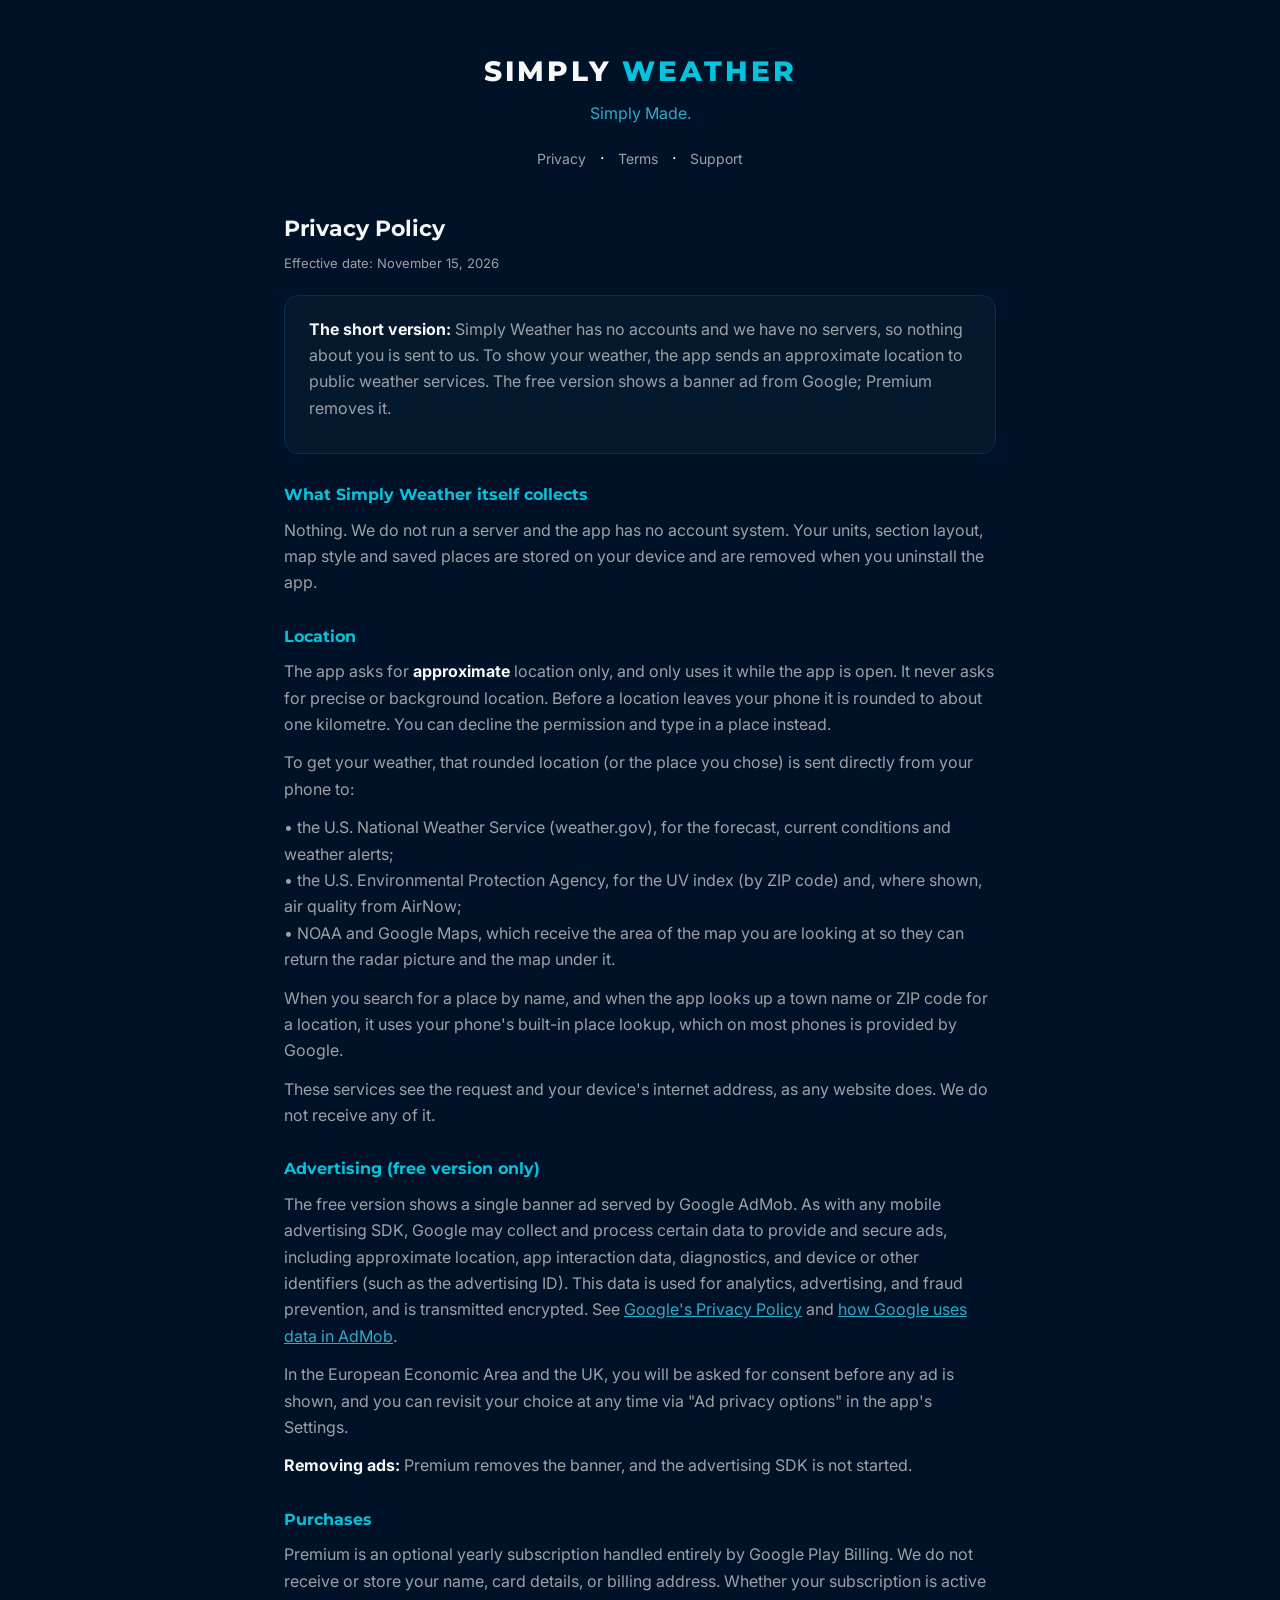
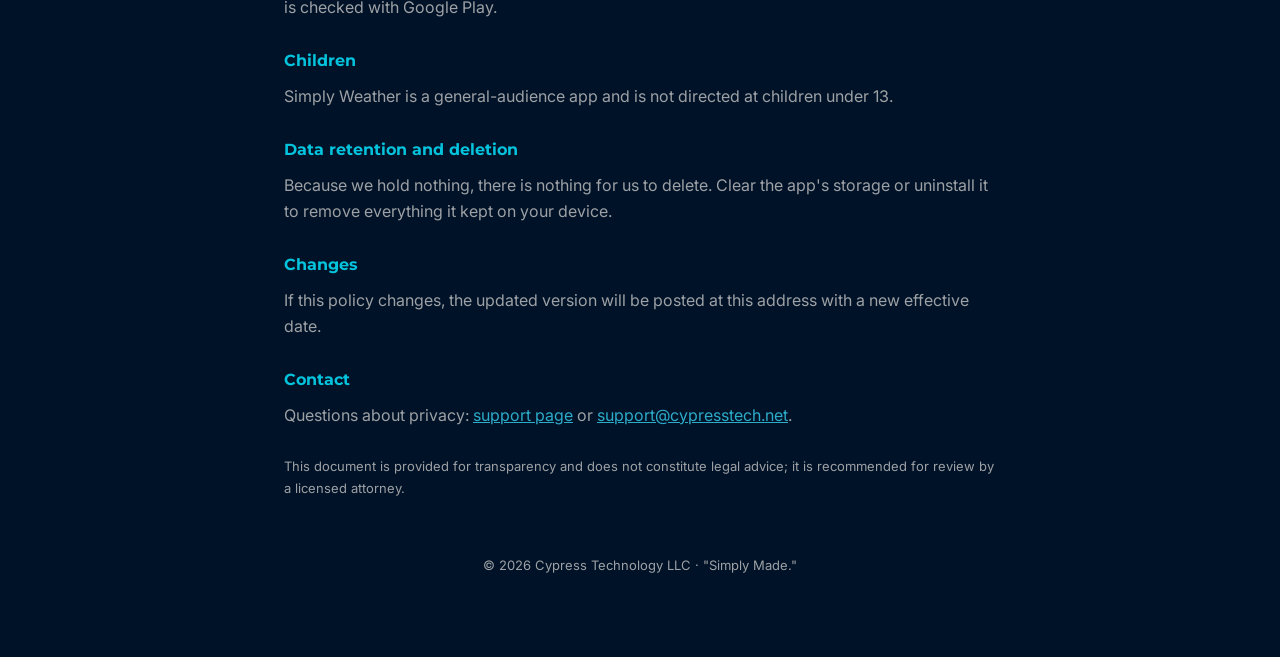
==== privacy.html @ aa4529c7 "Simply Weather legal pages" ====
<!DOCTYPE html>
<html lang="en">
<head>
<meta charset="utf-8">
<meta name="viewport" content="width=device-width, initial-scale=1">
<title>Privacy Policy — Simply Weather</title>
<link href="https://fonts.googleapis.com/css2?family=Montserrat:wght@700;800&family=Inter:wght@400;500&display=swap" rel="stylesheet">
<link rel="stylesheet" href="style.css">
</head>
<body>
<div class="wrap">
<header>
  <div class="wordmark">SIMPLY <span class="accent">WEATHER</span></div>
  <div class="tagline">Simply Made.</div>
  <nav><a href="privacy.html">Privacy</a> · <a href="terms.html">Terms</a> · <a href="support.html">Support</a></nav>
</header>

<h1>Privacy Policy</h1>
<p class="date">Effective date: November 15, 2026</p>

<div class="card">
<p><strong style="color:var(--cloud)">The short version:</strong> Simply Weather has no accounts and we have no servers, so nothing about you is sent to us. To show your weather, the app sends an approximate location to public weather services. The free version shows a banner ad from Google; Premium removes it.</p>
</div>

<h2>What Simply Weather itself collects</h2>
<p>Nothing. We do not run a server and the app has no account system. Your units, section layout, map style and saved places are stored on your device and are removed when you uninstall the app.</p>

<h2>Location</h2>
<p>The app asks for <strong style="color:var(--cloud)">approximate</strong> location only, and only uses it while the app is open. It never asks for precise or background location. Before a location leaves your phone it is rounded to about one kilometre. You can decline the permission and type in a place instead.</p>
<p>To get your weather, that rounded location (or the place you chose) is sent directly from your phone to:</p>
<p>• the U.S. National Weather Service (weather.gov), for the forecast, current conditions and weather alerts;<br>
• the U.S. Environmental Protection Agency, for the UV index (by ZIP code) and, where shown, air quality from AirNow;<br>
• NOAA and Google Maps, which receive the area of the map you are looking at so they can return the radar picture and the map under it.</p>
<p>When you search for a place by name, and when the app looks up a town name or ZIP code for a location, it uses your phone's built-in place lookup, which on most phones is provided by Google.</p>
<p>These services see the request and your device's internet address, as any website does. We do not receive any of it.</p>

<h2>Advertising (free version only)</h2>
<p>The free version shows a single banner ad served by Google AdMob. As with any mobile advertising SDK, Google may collect and process certain data to provide and secure ads, including approximate location, app interaction data, diagnostics, and device or other identifiers (such as the advertising ID). This data is used for analytics, advertising, and fraud prevention, and is transmitted encrypted. See <a href="https://policies.google.com/privacy">Google's Privacy Policy</a> and <a href="https://support.google.com/admob/answer/6128543">how Google uses data in AdMob</a>.</p>
<p>In the European Economic Area and the UK, you will be asked for consent before any ad is shown, and you can revisit your choice at any time via "Ad privacy options" in the app's Settings.</p>
<p><strong style="color:var(--cloud)">Removing ads:</strong> Premium removes the banner, and the advertising SDK is not started.</p>

<h2>Purchases</h2>
<p>Premium is an optional yearly subscription handled entirely by Google Play Billing. We do not receive or store your name, card details, or billing address. Whether your subscription is active is checked with Google Play.</p>

<h2>Children</h2>
<p>Simply Weather is a general-audience app and is not directed at children under 13.</p>

<h2>Data retention and deletion</h2>
<p>Because we hold nothing, there is nothing for us to delete. Clear the app's storage or uninstall it to remove everything it kept on your device.</p>

<h2>Changes</h2>
<p>If this policy changes, the updated version will be posted at this address with a new effective date.</p>

<h2>Contact</h2>
<p>Questions about privacy: <a href="support.html">support page</a> or <a href="mailto:support@cypresstech.net">support@cypresstech.net</a>.</p>
<p class="date" style="margin-top:28px">This document is provided for transparency and does not constitute legal advice; it is recommended for review by a licensed attorney.</p>

<footer>© 2026 Cypress Technology LLC · "Simply Made."</footer>
</div>
</body>
</html>
---- style.css ----
:root{--ink:#001227;--abyss:#04182E;--deep:#052F4C;--cyan:#2DACCA;--electric:#03C3DD;--cloud:#F7F7F7;--mist:#9DA1A5}
*{box-sizing:border-box;margin:0;padding:0}
body{background:var(--ink);color:var(--cloud);font-family:'Inter',system-ui,sans-serif;line-height:1.65}
.wrap{max-width:760px;margin:0 auto;padding:48px 24px 80px}
header{text-align:center;margin-bottom:40px}
.wordmark{font-family:'Montserrat',sans-serif;font-weight:800;font-size:28px;letter-spacing:3px}
.wordmark .accent{color:var(--electric)}
.tagline{color:var(--cyan);margin-top:6px}
nav{margin-top:18px}
nav a{color:var(--mist);text-decoration:none;margin:0 10px;font-size:14px}
nav a:hover{color:var(--electric)}
h1{font-family:'Montserrat',sans-serif;font-size:22px;margin:32px 0 6px;color:var(--cloud)}
h2{font-family:'Montserrat',sans-serif;font-size:16px;margin:28px 0 8px;color:var(--electric)}
p,li{color:var(--mist);margin-bottom:12px}
ul{padding-left:22px}
.card{background:var(--abyss);border:1px solid var(--deep);border-radius:14px;padding:20px 24px;margin:20px 0}
.date{font-size:13px;color:var(--mist)}
a{color:var(--cyan)}
footer{margin-top:56px;text-align:center;color:var(--mist);font-size:13px}
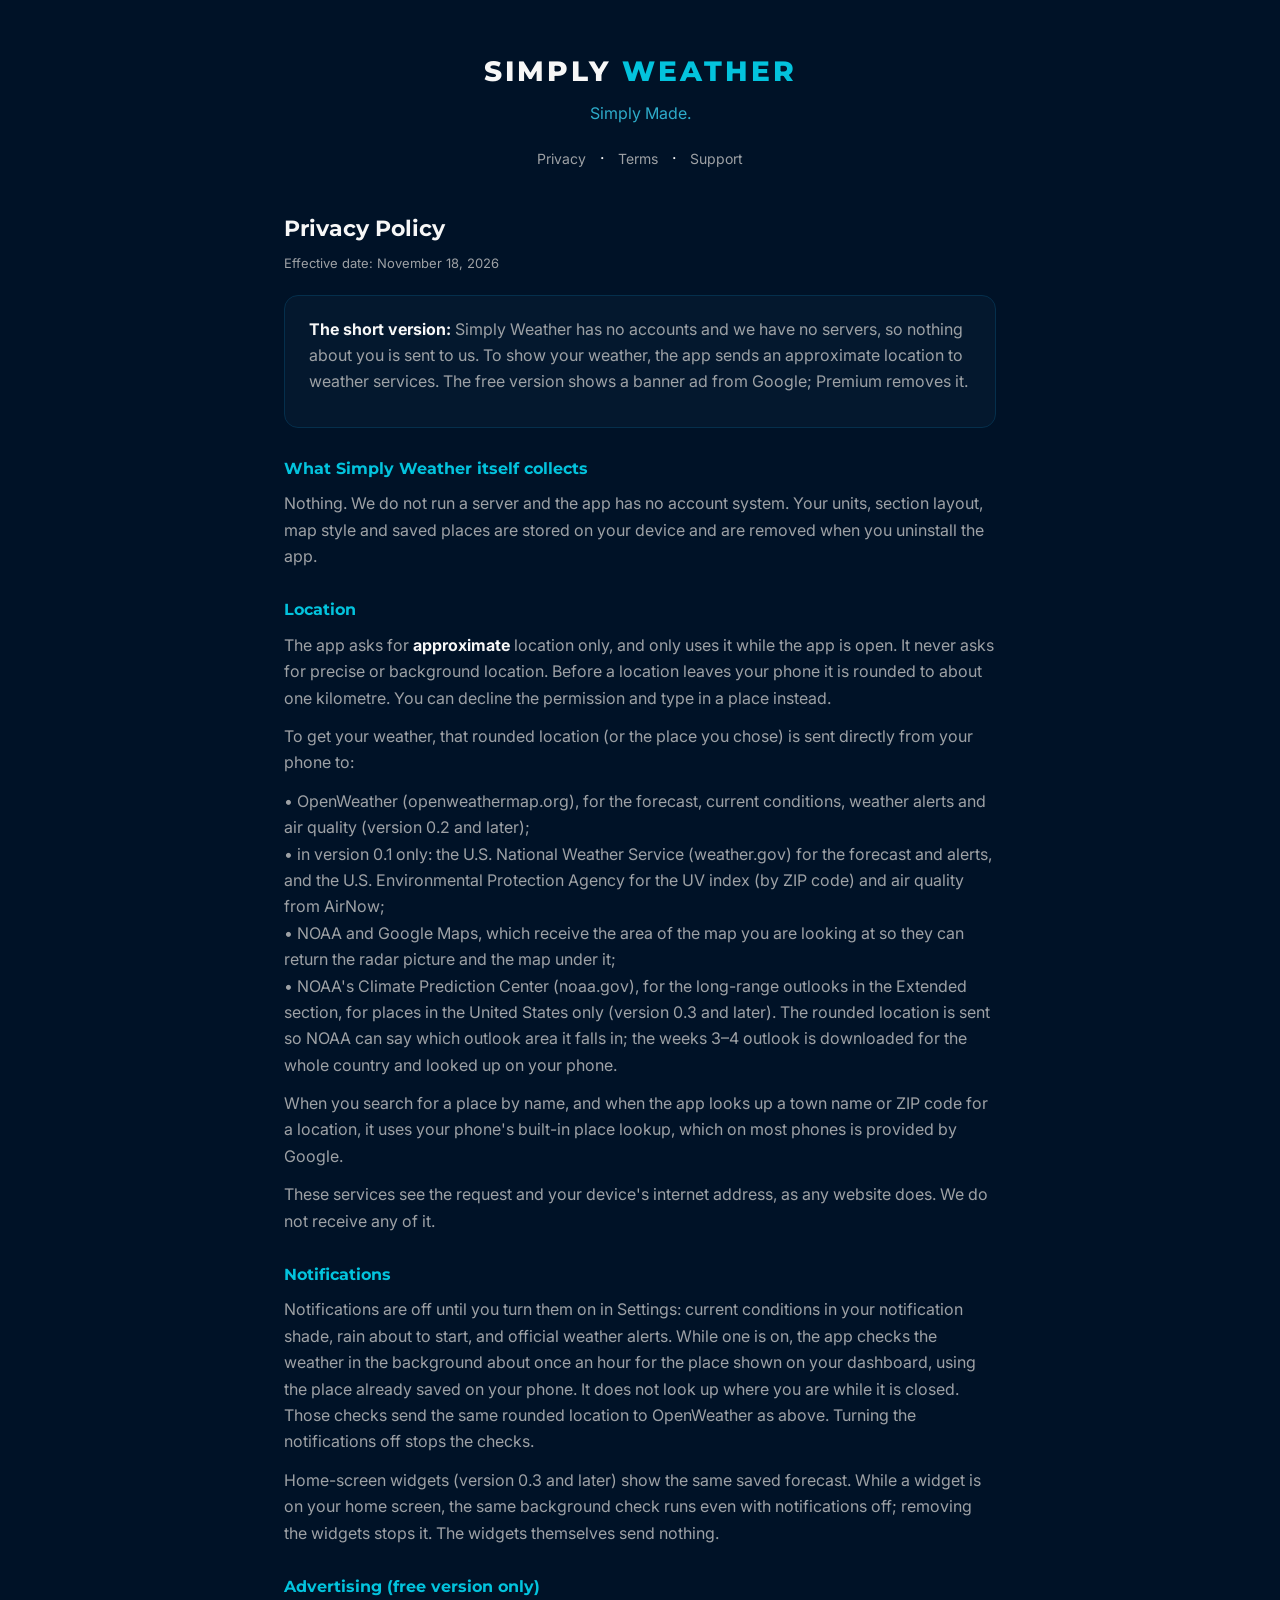
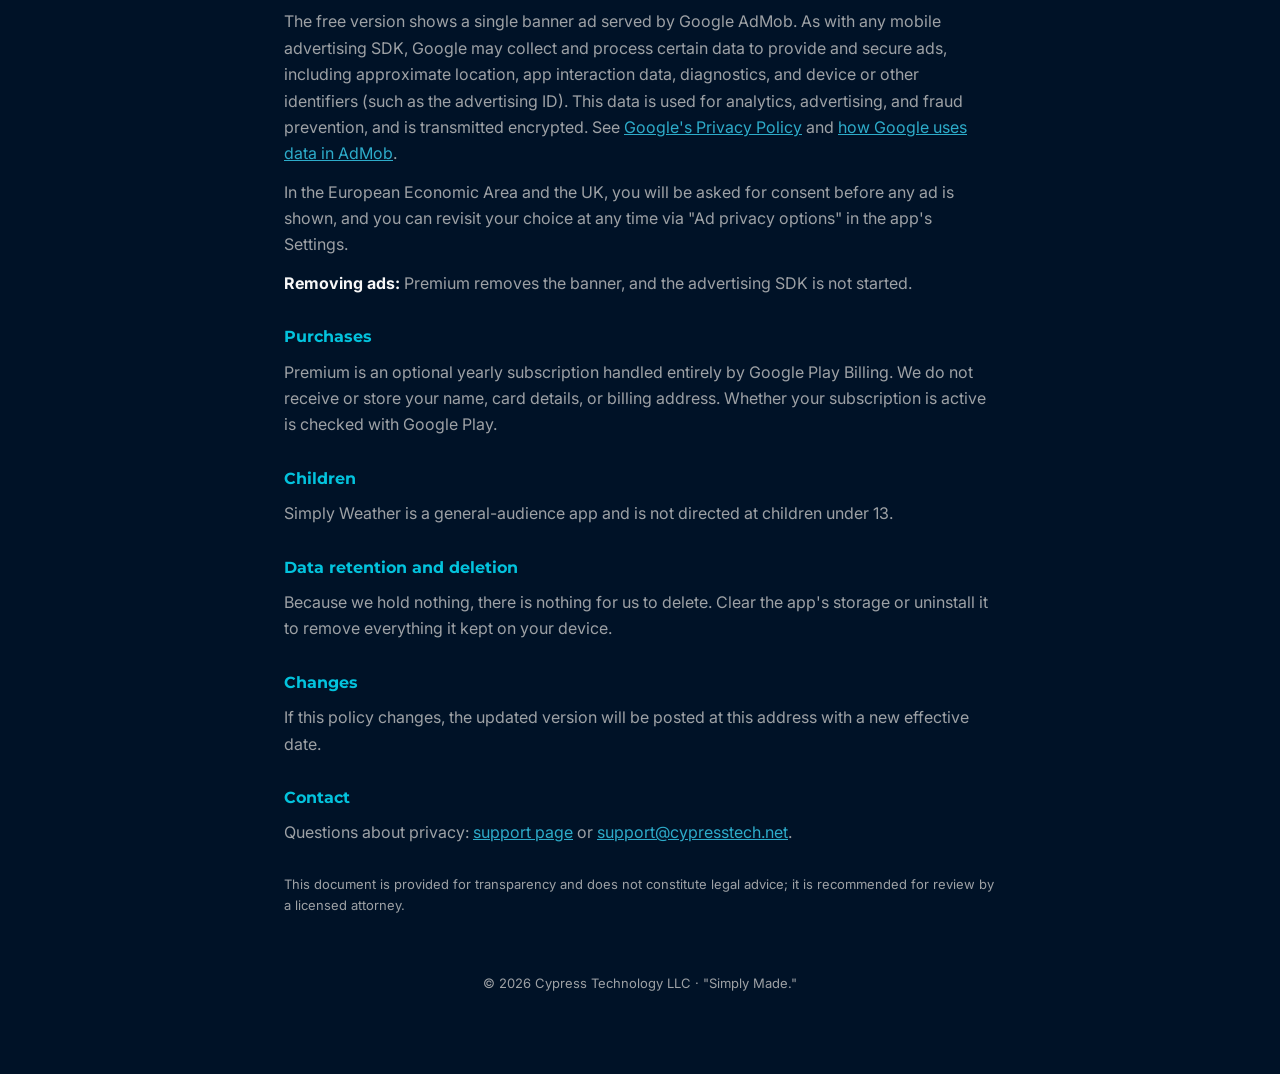
==== commit 4d4fd8e4: "Privacy: OpenWeather (0.2), NOAA outlooks and widgets (0.3)" ====
--- a/privacy.html
+++ b/privacy.html
@@ -16,10 +16,10 @@
 </header>
 
 <h1>Privacy Policy</h1>
-<p class="date">Effective date: November 15, 2026</p>
+<p class="date">Effective date: November 18, 2026</p>
 
 <div class="card">
-<p><strong style="color:var(--cloud)">The short version:</strong> Simply Weather has no accounts and we have no servers, so nothing about you is sent to us. To show your weather, the app sends an approximate location to public weather services. The free version shows a banner ad from Google; Premium removes it.</p>
+<p><strong style="color:var(--cloud)">The short version:</strong> Simply Weather has no accounts and we have no servers, so nothing about you is sent to us. To show your weather, the app sends an approximate location to weather services. The free version shows a banner ad from Google; Premium removes it.</p>
 </div>
 
 <h2>What Simply Weather itself collects</h2>
@@ -28,11 +28,15 @@
 <h2>Location</h2>
 <p>The app asks for <strong style="color:var(--cloud)">approximate</strong> location only, and only uses it while the app is open. It never asks for precise or background location. Before a location leaves your phone it is rounded to about one kilometre. You can decline the permission and type in a place instead.</p>
 <p>To get your weather, that rounded location (or the place you chose) is sent directly from your phone to:</p>
-<p>• the U.S. National Weather Service (weather.gov), for the forecast, current conditions and weather alerts;<br>
-• the U.S. Environmental Protection Agency, for the UV index (by ZIP code) and, where shown, air quality from AirNow;<br>
-• NOAA and Google Maps, which receive the area of the map you are looking at so they can return the radar picture and the map under it.</p>
+<p>• OpenWeather (openweathermap.org), for the forecast, current conditions, weather alerts and air quality (version 0.2 and later);<br>
+• in version 0.1 only: the U.S. National Weather Service (weather.gov) for the forecast and alerts, and the U.S. Environmental Protection Agency for the UV index (by ZIP code) and air quality from AirNow;<br>
+• NOAA and Google Maps, which receive the area of the map you are looking at so they can return the radar picture and the map under it;<br>
+• NOAA's Climate Prediction Center (noaa.gov), for the long-range outlooks in the Extended section, for places in the United States only (version 0.3 and later). The rounded location is sent so NOAA can say which outlook area it falls in; the weeks 3–4 outlook is downloaded for the whole country and looked up on your phone.</p>
 <p>When you search for a place by name, and when the app looks up a town name or ZIP code for a location, it uses your phone's built-in place lookup, which on most phones is provided by Google.</p>
 <p>These services see the request and your device's internet address, as any website does. We do not receive any of it.</p>
+<h2>Notifications</h2>
+<p>Notifications are off until you turn them on in Settings: current conditions in your notification shade, rain about to start, and official weather alerts. While one is on, the app checks the weather in the background about once an hour for the place shown on your dashboard, using the place already saved on your phone. It does not look up where you are while it is closed. Those checks send the same rounded location to OpenWeather as above. Turning the notifications off stops the checks.</p>
+<p>Home-screen widgets (version 0.3 and later) show the same saved forecast. While a widget is on your home screen, the same background check runs even with notifications off; removing the widgets stops it. The widgets themselves send nothing.</p>
 
 <h2>Advertising (free version only)</h2>
 <p>The free version shows a single banner ad served by Google AdMob. As with any mobile advertising SDK, Google may collect and process certain data to provide and secure ads, including approximate location, app interaction data, diagnostics, and device or other identifiers (such as the advertising ID). This data is used for analytics, advertising, and fraud prevention, and is transmitted encrypted. See <a href="https://policies.google.com/privacy">Google's Privacy Policy</a> and <a href="https://support.google.com/admob/answer/6128543">how Google uses data in AdMob</a>.</p>
